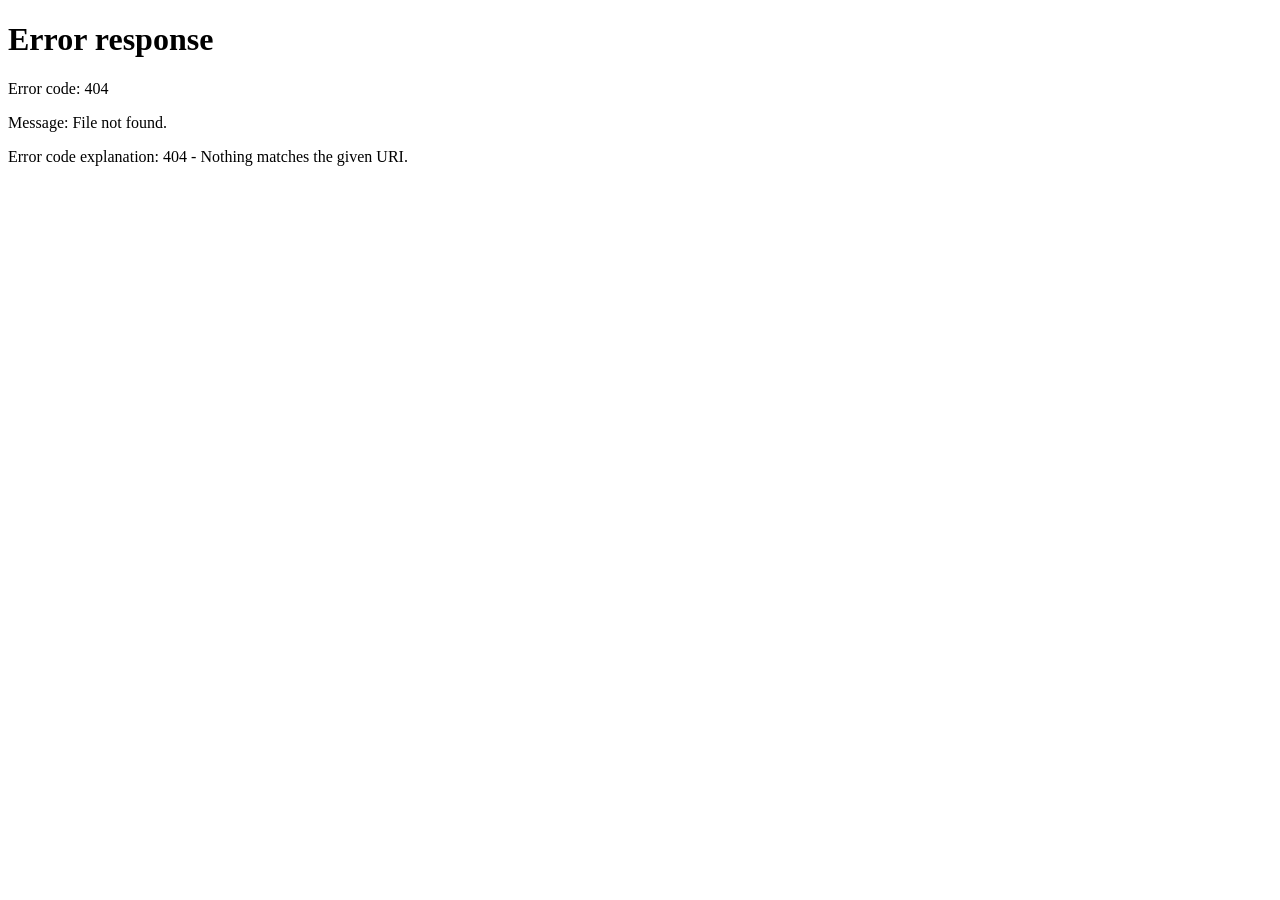
==== index.html @ 6013ed77 "Rename Index.html to index.html" ====
<!DOCTYPE html>
<html lang="es">
<head>
    <meta charset="UTF-8">
    <meta name="viewport" content="width=device-width, initial-scale=1.0">

    <title>Dex</title>

    <meta
        http-equiv="refresh"
        content="0; url=inicio.html"
    >
</head>

<body>
</body>
</html>
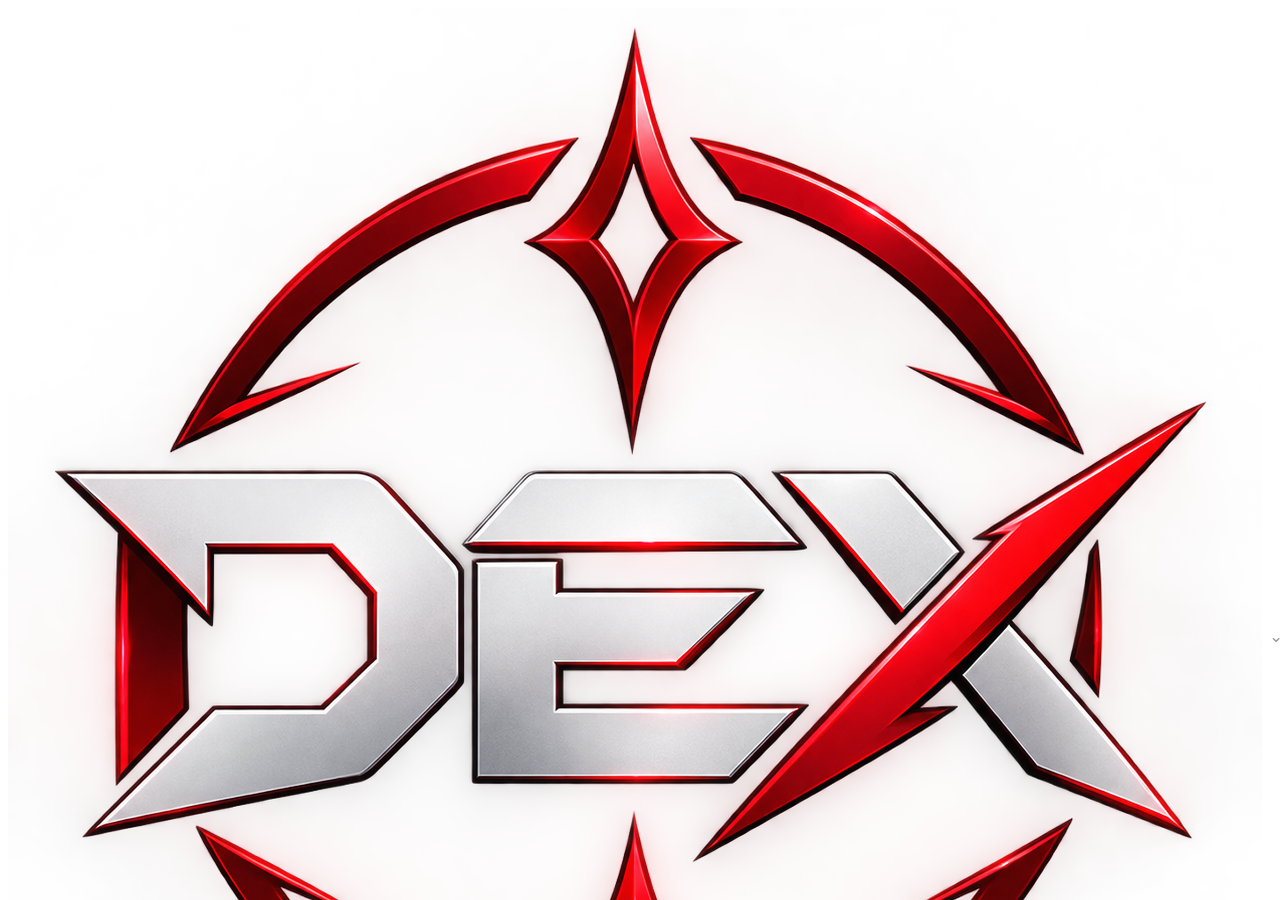
==== commit 8c5baeab: "Correct URL case in meta refresh tag" ====
--- a/index.html
+++ b/index.html
@@ -8,7 +8,7 @@
 
     <meta
         http-equiv="refresh"
-        content="0; url=inicio.html"
+        content="0; url=Inicio.html"
     >
 </head>
 
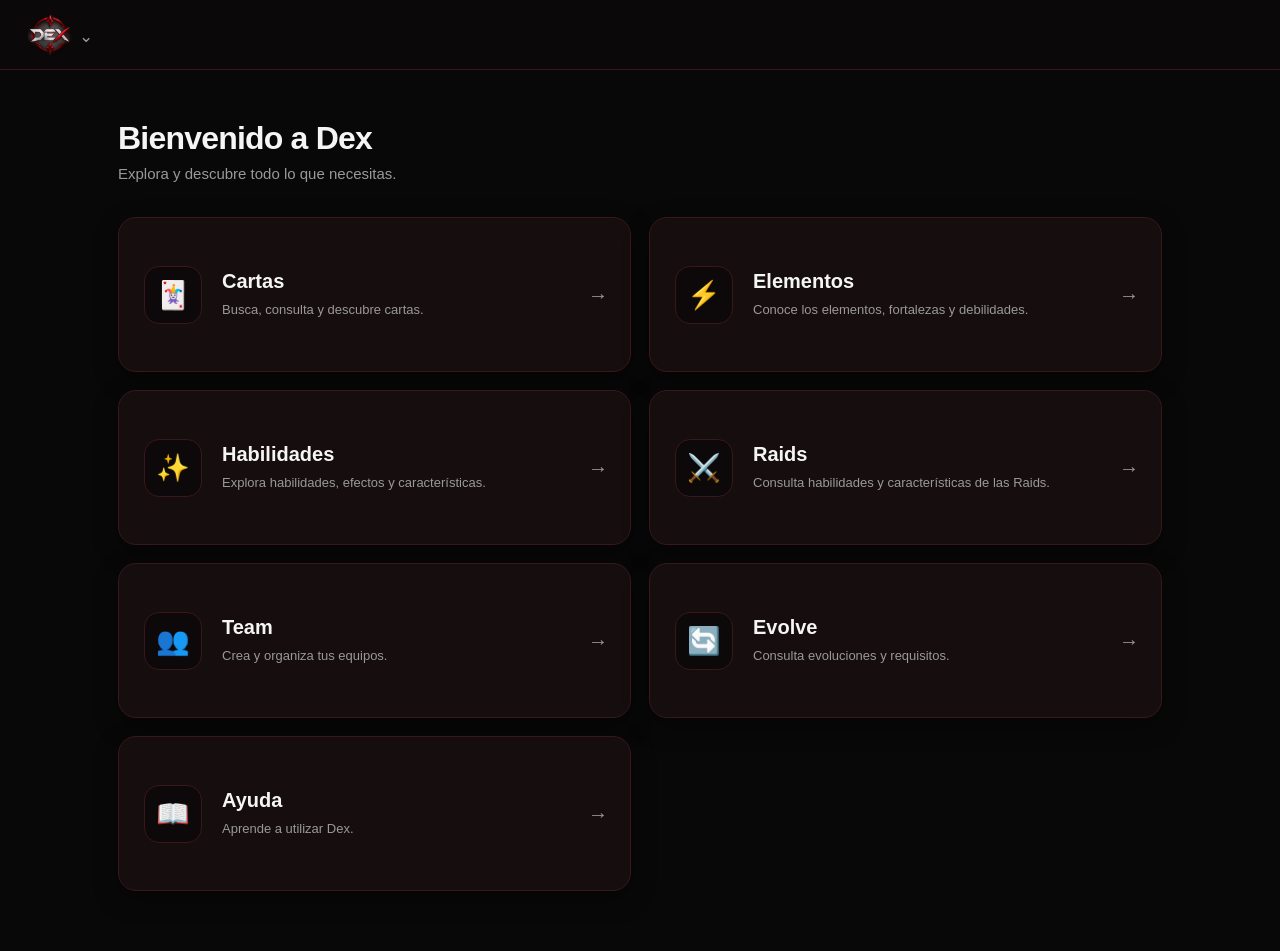
==== commit 4364a638: "Fix URL case in meta refresh tag" ====
--- a/index.html
+++ b/index.html
@@ -8,8 +8,7 @@
 
     <meta
         http-equiv="refresh"
-        content="0; url=Inicio.html"
-    >
+        content="0; url=inicio.html"
 </head>
 
 <body>
